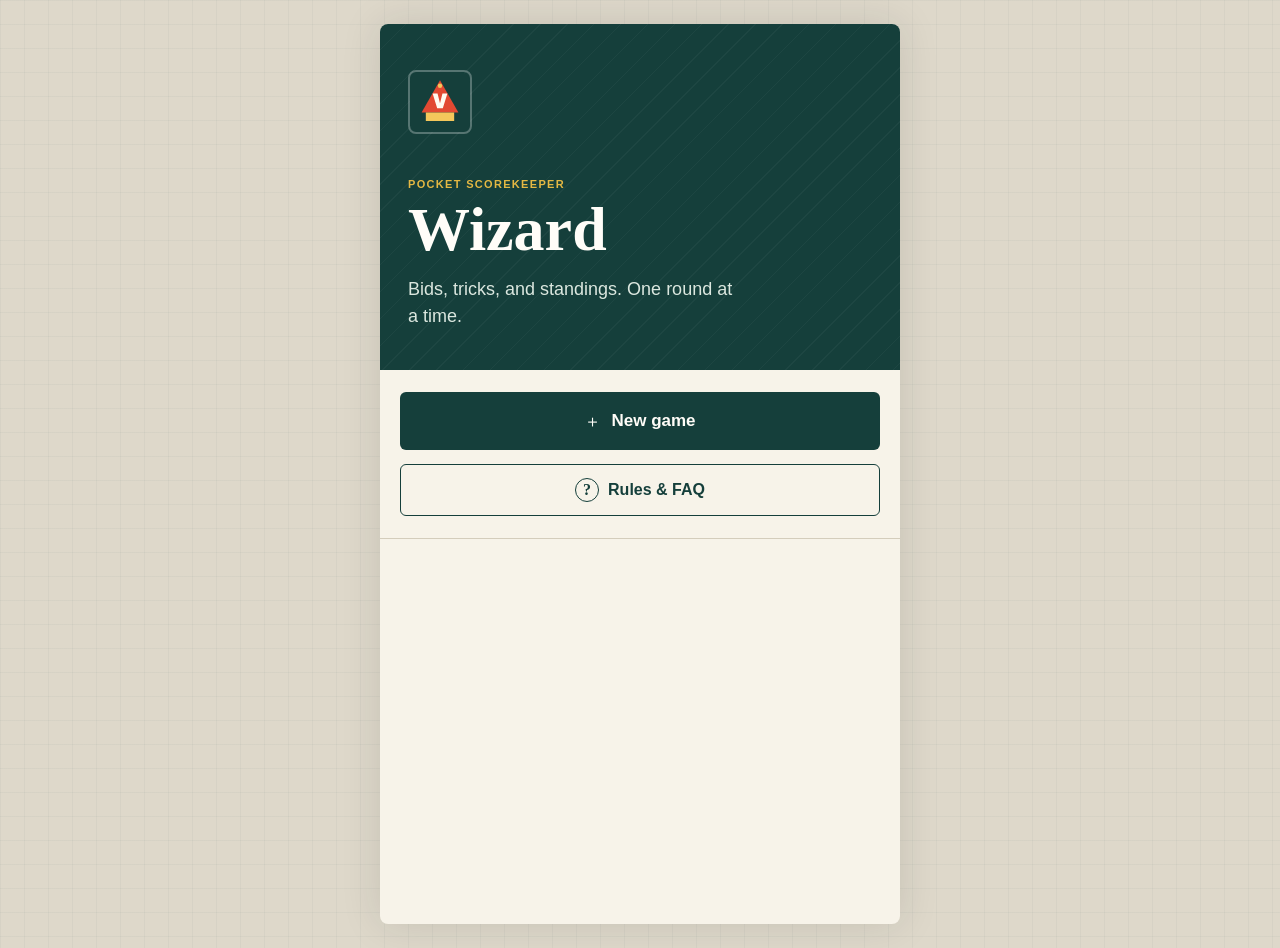
==== app/index.html @ e366d0db "Initial commit" ====
<!doctype html>
<html lang="en">
  <head>
    <meta charset="UTF-8" />
    <meta name="viewport" content="width=device-width, initial-scale=1, viewport-fit=cover" />
    <meta name="theme-color" content="#f5f1e8" />
    <meta name="description" content="An offline Wizard card game scorekeeper." />
    <meta http-equiv="Content-Security-Policy" content="default-src 'self'; script-src 'self'; style-src 'self'; img-src 'self' data:; manifest-src 'self'; worker-src 'self'; connect-src 'self'; object-src 'none'; base-uri 'none'" />
    <meta name="apple-mobile-web-app-capable" content="yes" />
    <meta name="apple-mobile-web-app-status-bar-style" content="default" />
    <meta name="apple-mobile-web-app-title" content="Wizard Scores" />
    <link rel="manifest" href="./manifest.webmanifest" />
    <link rel="apple-touch-icon" sizes="180x180" href="./icon-180.png" />
    <link rel="icon" href="./icon.svg" type="image/svg+xml" />
    <link rel="stylesheet" href="./styles.css" />
    <title>Wizard Scores</title>
  </head>
  <body>
    <div id="app" aria-live="polite"></div>
    <noscript>Wizard Scores requires JavaScript.</noscript>
    <script type="module" src="./app.js"></script>
  </body>
</html>
---- app/styles.css ----
:root {
  color-scheme: light;
  font-family: "Trebuchet MS", "Gill Sans", sans-serif;
  color: #17211f;
  background: #ded8ca;
  font-synthesis: none;
  --ink: #17211f;
  --muted: #68706d;
  --paper: #f7f3e9;
  --paper-deep: #ede6d7;
  --green: #153f3b;
  --green-light: #dce8df;
  --red: #c63f2f;
  --red-light: #f4ddd6;
  --gold: #e4b843;
  --gold-light: #f4e9bd;
  --line: #d4cdbc;
  --white: #fffdf8;
  --safe-top: env(safe-area-inset-top, 0px);
  --safe-bottom: env(safe-area-inset-bottom, 0px);
}

* { box-sizing: border-box; }
html, body { min-height: 100%; margin: 0; }
body {
  min-width: 0;
  background-color: #ded8ca;
  background-image: linear-gradient(90deg, rgba(21, 63, 59, 0.035) 1px, transparent 1px), linear-gradient(rgba(21, 63, 59, 0.035) 1px, transparent 1px);
  background-size: 24px 24px;
  -webkit-tap-highlight-color: transparent;
}
button, input { font: inherit; }
button { color: inherit; }
button:focus-visible, input:focus-visible { outline: 3px solid #5e93cb; outline-offset: 2px; }
button:disabled { cursor: not-allowed; }
h1, h2, p { margin-top: 0; }
h1, h2 { font-family: Georgia, "Times New Roman", serif; letter-spacing: 0; }
h1 { margin-bottom: 10px; font-size: 32px; line-height: 1.05; }
h2 { margin-bottom: 8px; font-size: 24px; }
p { line-height: 1.5; }

.sr-only {
  position: absolute;
  width: 1px;
  height: 1px;
  padding: 0;
  margin: -1px;
  overflow: hidden;
  clip: rect(0, 0, 0, 0);
  white-space: nowrap;
  border: 0;
}

.app-frame {
  position: relative;
  width: 100%;
  max-width: 520px;
  min-height: 100dvh;
  margin: 0 auto;
  overflow-x: hidden;
  background: var(--paper);
  box-shadow: 0 0 40px rgba(23, 33, 31, 0.12);
}

.topbar {
  position: sticky;
  z-index: 20;
  top: 0;
  display: grid;
  grid-template-columns: 88px minmax(0, 1fr) 88px;
  align-items: center;
  min-height: calc(68px + var(--safe-top));
  padding: calc(10px + var(--safe-top)) 16px 10px;
  border-bottom: 1px solid var(--line);
  background: rgba(247, 243, 233, 0.96);
  backdrop-filter: blur(12px);
}

.brand-mark { width: 38px; height: 38px; border-radius: 8px; }
.topbar-title { min-width: 0; text-align: center; }
.topbar-title span { display: block; color: var(--muted); font-size: 11px; font-weight: 700; letter-spacing: 0.08em; text-transform: uppercase; }
.topbar-title strong { display: block; overflow: hidden; font-family: Georgia, serif; font-size: 18px; text-overflow: ellipsis; white-space: nowrap; }
.topbar-spacer { width: 88px; }
.topbar > .icon-button:first-child { justify-self: start; }
.topbar > .icon-button:last-child { justify-self: end; }
.topbar-actions { display: flex; justify-content: flex-end; }
.rules-icon { font-family: Georgia, serif; font-size: 21px; font-weight: 700; }

.icon-button {
  display: inline-grid;
  width: 44px;
  height: 44px;
  padding: 0;
  place-items: center;
  border: 0;
  border-radius: 50%;
  background: transparent;
  font-size: 25px;
  cursor: pointer;
}
.icon-button:active { background: var(--paper-deep); }
.icon-button.quiet { color: var(--muted); }

.screen-content { padding: 28px 20px calc(116px + var(--safe-bottom)); }
.screen-intro { margin-bottom: 28px; }
.screen-intro.compact { margin-bottom: 20px; }
.screen-intro p:not(.kicker), .phase-heading p, .supporting-copy { color: var(--muted); }
.kicker { margin-bottom: 7px; color: var(--red); font-size: 11px; font-weight: 800; letter-spacing: 0.12em; text-transform: uppercase; }

.home-view { min-height: 100dvh; padding-bottom: calc(32px + var(--safe-bottom)); }
.home-hero {
  min-height: 330px;
  padding: calc(46px + var(--safe-top)) 28px 40px;
  color: var(--white);
  background-color: var(--green);
  background-image: repeating-linear-gradient(135deg, transparent 0 18px, rgba(255,255,255,0.035) 18px 19px);
}
.hero-mark { width: 64px; height: 64px; margin-bottom: 38px; border: 2px solid rgba(255,255,255,0.28); border-radius: 8px; }
.home-hero .kicker { color: var(--gold); }
.home-hero h1 { margin: 0; font-size: 62px; line-height: 0.95; }
.hero-copy { max-width: 330px; margin: 18px 0 0; color: #dbe7df; font-size: 18px; }
.home-actions { display: grid; gap: 14px; padding: 22px 20px; }
.rules-home-button { display: flex; align-items: center; justify-content: center; gap: 9px; }
.rules-home-button span { display: grid; width: 24px; height: 24px; place-items: center; border: 1px solid currentColor; border-radius: 50%; font-family: Georgia, serif; font-weight: 700; }

.primary-button, .secondary-button, .resume-panel, .add-player-button, .choice-chip, .text-button, .trump-button, .correction-tabs button {
  min-height: 48px;
  border: 0;
  cursor: pointer;
}
.primary-button {
  display: flex;
  align-items: center;
  justify-content: center;
  gap: 10px;
  min-height: 54px;
  padding: 0 20px;
  border-radius: 6px;
  color: var(--white);
  background: var(--green);
  font-weight: 800;
}
.primary-button.large { min-height: 58px; font-size: 17px; }
.primary-button:active { background: #0b302d; }
.primary-button:disabled { color: #929894; background: #d9d8d0; }
.secondary-button {
  min-height: 52px;
  padding: 0 18px;
  border: 1px solid var(--green);
  border-radius: 6px;
  color: var(--green);
  background: transparent;
  font-weight: 800;
}
.secondary-button.full { width: 100%; margin-top: 20px; }
.text-button { padding: 8px 4px; color: var(--green); background: transparent; font-weight: 700; text-decoration: underline; text-underline-offset: 3px; }
.text-button.danger { color: var(--red); }

.resume-panel {
  display: grid;
  grid-template-columns: 1fr auto;
  gap: 5px 12px;
  width: 100%;
  min-height: 106px;
  padding: 17px 18px;
  border: 1px solid #b9aa80;
  border-left: 5px solid var(--gold);
  border-radius: 6px;
  text-align: left;
  background: var(--gold-light);
}
.resume-panel .resume-label { grid-column: 1 / -1; color: #725b1d; font-size: 11px; font-weight: 800; letter-spacing: 0.1em; text-transform: uppercase; }
.resume-panel strong { font-family: Georgia, serif; font-size: 21px; }
.resume-panel > span:last-child { grid-column: 1 / -1; display: flex; justify-content: space-between; color: #665d44; font-size: 14px; }
.resume-panel b { color: var(--green); }

.history-section { padding: 16px 20px 22px; border-top: 1px solid var(--line); }
.section-heading { margin-bottom: 14px; }
.section-heading h2 { margin: 0; }
.history-list { border-top: 1px solid var(--line); }
.history-row { display: flex; align-items: center; justify-content: space-between; min-height: 68px; border-bottom: 1px solid var(--line); }
.history-row div { display: grid; gap: 3px; }
.history-row span { color: var(--muted); font-size: 13px; }
.utility-actions { display: flex; flex-wrap: wrap; gap: 14px; padding: 12px 20px; border-top: 1px solid var(--line); }

.player-setup { border-top: 1px solid var(--line); }
.setup-player-row { display: grid; grid-template-columns: 32px 1fr 44px; gap: 8px; align-items: center; min-height: 66px; border-bottom: 1px solid var(--line); }
.seat-number { display: grid; width: 28px; height: 28px; place-items: center; border: 1px solid var(--line); border-radius: 50%; color: var(--muted); font-size: 13px; font-weight: 800; }
.setup-player-row label { display: block; }
.setup-player-row input { width: 100%; min-height: 48px; border: 0; color: var(--ink); background: transparent; font-size: 17px; font-weight: 700; }
.setup-player-row input::placeholder { color: #989d98; font-weight: 400; }
.add-player-button { width: 100%; margin: 10px 0 22px; color: var(--green); background: transparent; text-align: left; font-weight: 800; }
.dealer-setup { padding-top: 24px; border-top: 1px solid var(--line); }
.choice-grid { display: flex; flex-wrap: wrap; gap: 8px; }
.choice-chip { min-height: 44px; padding: 0 15px; border: 1px solid var(--line); border-radius: 22px; background: var(--white); }
.choice-chip.selected { border-color: var(--green); color: var(--white); background: var(--green); }
.supporting-copy { margin: 18px 0 0; font-size: 14px; }

.bottom-actions {
  position: fixed;
  z-index: 30;
  bottom: 0;
  right: 0;
  left: 0;
  display: grid;
  width: auto;
  max-width: 520px;
  margin: 0 auto;
  gap: 10px;
  padding: 12px 16px calc(12px + var(--safe-bottom));
  border-top: 1px solid var(--line);
  background: rgba(247, 243, 233, 0.97);
  backdrop-filter: blur(12px);
}
.bottom-action-row { display: flex; gap: 10px; }
.bottom-action-row .primary-button { flex: 1; }
.bottom-action-row .secondary-button { flex: 0 0 auto; }
.below-action { min-height: 26px; text-align: center; }
.footer-correction { min-height: 26px; padding: 2px 10px; border: 0; color: var(--green); background: transparent; font-size: 12px; font-weight: 700; text-decoration: underline; text-underline-offset: 3px; cursor: pointer; }

.round-context { display: grid; grid-template-columns: repeat(3, minmax(0, 1fr)); gap: 8px; padding-bottom: 18px; }
.round-context > div { min-width: 0; }
.round-context span { display: block; margin-bottom: 4px; color: var(--muted); font-size: 10px; font-weight: 800; letter-spacing: 0.08em; text-transform: uppercase; }
.round-context strong { display: block; overflow: hidden; font-size: 13px; text-overflow: ellipsis; white-space: nowrap; }
.trump-readout > div { display: flex; align-items: center; gap: 6px; }
.round-context .trump-symbol { flex: 0 0 auto; overflow: visible; font-family: Georgia, serif; font-size: 42px; line-height: 0.75; }
.round-context .trump-label { font-size: 11px; }
.trump-readout.red .trump-symbol { color: var(--red); }
.round-progress { height: 3px; margin: 0 -20px 28px; background: var(--paper-deep); }
.round-progress span { display: block; height: 100%; background: var(--gold); }
.round-progress .progress-1 { width: 5%; }
.round-progress .progress-2 { width: 10%; }
.round-progress .progress-3 { width: 15%; }
.round-progress .progress-4 { width: 20%; }
.round-progress .progress-5 { width: 25%; }
.round-progress .progress-6 { width: 30%; }
.round-progress .progress-7 { width: 35%; }
.round-progress .progress-8 { width: 40%; }
.round-progress .progress-9 { width: 45%; }
.round-progress .progress-10 { width: 50%; }
.round-progress .progress-11 { width: 55%; }
.round-progress .progress-12 { width: 60%; }
.round-progress .progress-13 { width: 65%; }
.round-progress .progress-14 { width: 70%; }
.round-progress .progress-15 { width: 75%; }
.round-progress .progress-16 { width: 80%; }
.round-progress .progress-17 { width: 85%; }
.round-progress .progress-18 { width: 90%; }
.round-progress .progress-19 { width: 95%; }
.round-progress .progress-20 { width: 100%; }
.phase-section { padding-bottom: 8px; }
.phase-heading { display: flex; align-items: start; justify-content: space-between; gap: 16px; margin-bottom: 20px; }
.phase-heading p { margin-bottom: 0; }
.round-count { display: grid; flex: 0 0 62px; width: 62px; height: 62px; place-items: center; align-content: center; border: 1px solid var(--line); border-radius: 50%; background: var(--white); }
.round-count strong { font-family: Georgia, serif; font-size: 22px; line-height: 1; }
.round-count span { color: var(--muted); font-size: 10px; }

.trump-picker { display: grid; grid-template-columns: repeat(4, 1fr); gap: 9px; }
.trump-button { display: grid; min-height: 88px; place-items: center; align-content: center; border: 1px solid var(--line); border-radius: 6px; background: var(--white); }
.trump-button:last-child { grid-column: 1 / -1; min-height: 62px; }
.trump-button span { font-family: Georgia, serif; font-size: 35px; line-height: 1; }
.trump-button small { margin-top: 6px; color: var(--muted); font-size: 11px; }
.trump-button.red span { color: var(--red); }
.trump-button.selected { border: 3px solid var(--green); background: var(--green-light); }

.entry-list { border-top: 1px solid var(--line); }
.entry-row { display: grid; grid-template-columns: minmax(0, 1fr) 150px; gap: 10px; align-items: center; min-height: 79px; padding: 10px 0; border-bottom: 1px solid var(--line); }
.entry-row.active { margin: 0 -10px; padding-right: 10px; padding-left: 10px; border-left: 4px solid var(--gold); background: var(--gold-light); }
.entry-row.upcoming { opacity: 0.48; }
.entry-person { display: flex; min-width: 0; gap: 10px; align-items: center; }
.entry-person > span { display: grid; flex: 0 0 27px; width: 27px; height: 27px; place-items: center; border: 1px solid var(--line); border-radius: 50%; color: var(--muted); font-size: 12px; }
.entry-person > div { display: grid; min-width: 0; gap: 3px; }
.entry-person strong { overflow: hidden; text-overflow: ellipsis; white-space: nowrap; }
.entry-person small { color: var(--muted); font-size: 12px; }
.stepper { display: grid; grid-template-columns: 44px 52px 44px; align-items: center; width: 140px; min-height: 48px; border: 1px solid #aaa99f; border-radius: 6px; overflow: hidden; background: var(--white); }
.stepper button { min-width: 44px; min-height: 48px; padding: 0; border: 0; background: transparent; font-size: 20px; font-weight: 800; }
.stepper button:first-child { border-right: 1px solid var(--line); }
.stepper button:last-child { border-left: 1px solid var(--line); }
.stepper .stepper-value { min-width: 52px; color: var(--green); font-size: 18px; }
.stepper-value small { font-size: 9px; text-transform: uppercase; }
.stepper.disabled { background: var(--paper-deep); }
.phase-summary { display: grid; grid-template-columns: 1fr auto; gap: 5px 10px; padding: 16px 0; }
.phase-summary span { color: var(--muted); }
.phase-summary p { grid-column: 1 / -1; margin: 2px 0 0; font-size: 13px; }
.hook-message.hidden { visibility: hidden; }
.phase-summary.warning { color: #715719; }
.phase-summary.error { color: var(--red); }
.edit-link { display: block; margin: 8px auto 0; }

.score-list { border-top: 1px solid var(--line); }
.score-columns, .score-row { display: grid; grid-template-columns: minmax(0, 1fr) 72px 84px; gap: 10px; align-items: center; }
.score-columns { padding: 0 0 7px; color: var(--muted); font-size: 10px; font-weight: 800; letter-spacing: 0.08em; text-align: right; text-transform: uppercase; }
.score-columns span:first-child { text-align: left; }
.score-row { min-height: 72px; padding: 10px 0; border-bottom: 1px solid var(--line); }
.score-player { display: grid; min-width: 0; gap: 3px; }
.score-player strong { overflow: hidden; text-overflow: ellipsis; white-space: nowrap; }
.score-row span { color: var(--muted); font-size: 12px; }
.round-score, .total-score { display: block; min-width: 0; font-family: Georgia, serif; font-size: 20px; text-align: right; font-variant-numeric: tabular-nums; }
.score-row.hit .round-score { color: #177054; }
.score-row.miss .round-score { color: var(--red); }

.leaderboard { border-top: 1px solid var(--line); }
.rank-row { display: grid; grid-template-columns: 38px 1fr auto; align-items: center; min-height: 66px; border-bottom: 1px solid var(--line); }
.rank-row .rank { display: grid; width: 28px; height: 28px; place-items: center; border-radius: 50%; color: var(--muted); background: var(--paper-deep); font-size: 12px; font-weight: 800; }
.rank-row > span:last-child { font-family: Georgia, serif; font-size: 20px; font-weight: 700; }
.rank-row.leader { color: var(--green); }
.rank-row.leader .rank { color: #5a4511; background: var(--gold); }
.round-history { margin-top: 42px; }
.round-grid { display: grid; grid-template-columns: repeat(5, 1fr); gap: 8px; }
.round-grid button { display: grid; min-height: 58px; place-items: center; align-content: center; border: 1px solid var(--line); border-radius: 6px; background: var(--white); }
.round-grid button span { color: var(--muted); font-size: 11px; }
.round-grid button.current { border-color: var(--gold); background: var(--gold-light); }

.winner-section { padding: 30px 0 36px; text-align: center; border-bottom: 1px solid var(--line); }
.winner-burst { display: grid; width: 72px; height: 72px; margin: 0 auto 20px; place-items: center; border-radius: 50%; color: #5a4511; background: var(--gold); font-size: 30px; }
.winner-section h1 { margin-bottom: 8px; font-size: 44px; }
.winner-section > strong { color: var(--green); font-size: 20px; }
.final-ranking { margin-top: 20px; border-top: 1px solid var(--line); }
.summary-actions { display: grid; grid-template-columns: 1fr 1fr; gap: 10px; margin-top: 28px; }

.correction-tabs { display: grid; grid-template-columns: repeat(3, 1fr); margin-bottom: 28px; border-bottom: 1px solid var(--line); }
.correction-tabs button { border-bottom: 3px solid transparent; background: transparent; font-weight: 800; }
.correction-tabs button.selected { border-bottom-color: var(--red); color: var(--red); }

.rules-view { padding-top: 0; }
.rules-sections { border-top: 1px solid var(--line); }
.rules-section { padding: 24px 0 20px; border-bottom: 1px solid var(--line); }
.rules-section h2 { margin-bottom: 12px; font-size: 23px; }
.rules-section.faq { padding: 20px 0 18px 14px; border-left: 3px solid var(--gold); }
.rules-section.faq h2 { font-size: 19px; line-height: 1.25; }
.rules-section p { margin-bottom: 10px; color: #394440; font-size: 15px; }
.rules-section ul { display: grid; gap: 9px; margin: 0; padding-left: 22px; }
.rules-section li { padding-left: 3px; line-height: 1.45; }
.rule-examples { margin-top: 14px; padding: 12px 14px 3px; border-left: 3px solid var(--green); background: var(--green-light); }

.toast { position: fixed; z-index: 100; right: 20px; bottom: calc(88px + var(--safe-bottom)); left: 20px; max-width: 480px; margin: auto; padding: 14px 16px; border-radius: 6px; color: var(--white); background: var(--ink); text-align: center; box-shadow: 0 8px 24px rgba(0,0,0,0.24); }

@media (max-width: 370px) {
  .screen-content { padding-right: 14px; padding-left: 14px; }
  .entry-row { grid-template-columns: minmax(0, 1fr) 132px; }
  .score-columns, .score-row { grid-template-columns: minmax(0, 1fr) 64px 72px; gap: 6px; }
  .stepper { grid-template-columns: 40px 44px 40px; width: 124px; }
  .stepper button { min-width: 40px; }
  .stepper .stepper-value { min-width: 44px; }
  .round-context strong { font-size: 12px; }
  .topbar { grid-template-columns: 80px minmax(0, 1fr) 80px; padding-right: 10px; padding-left: 10px; }
  .topbar-spacer { width: 80px; }
}

@media (min-width: 700px) {
  body { padding: 24px 0; }
  .app-frame { min-height: calc(100dvh - 48px); border-radius: 8px; }
  .bottom-actions { bottom: 24px; border-radius: 0 0 8px 8px; }
}

@media (prefers-reduced-motion: no-preference) {
  .app-frame.screen-entering > * { animation: enter 180ms ease-out; }
  @keyframes enter { from { opacity: 0; transform: translateY(4px); } to { opacity: 1; transform: none; } }
}
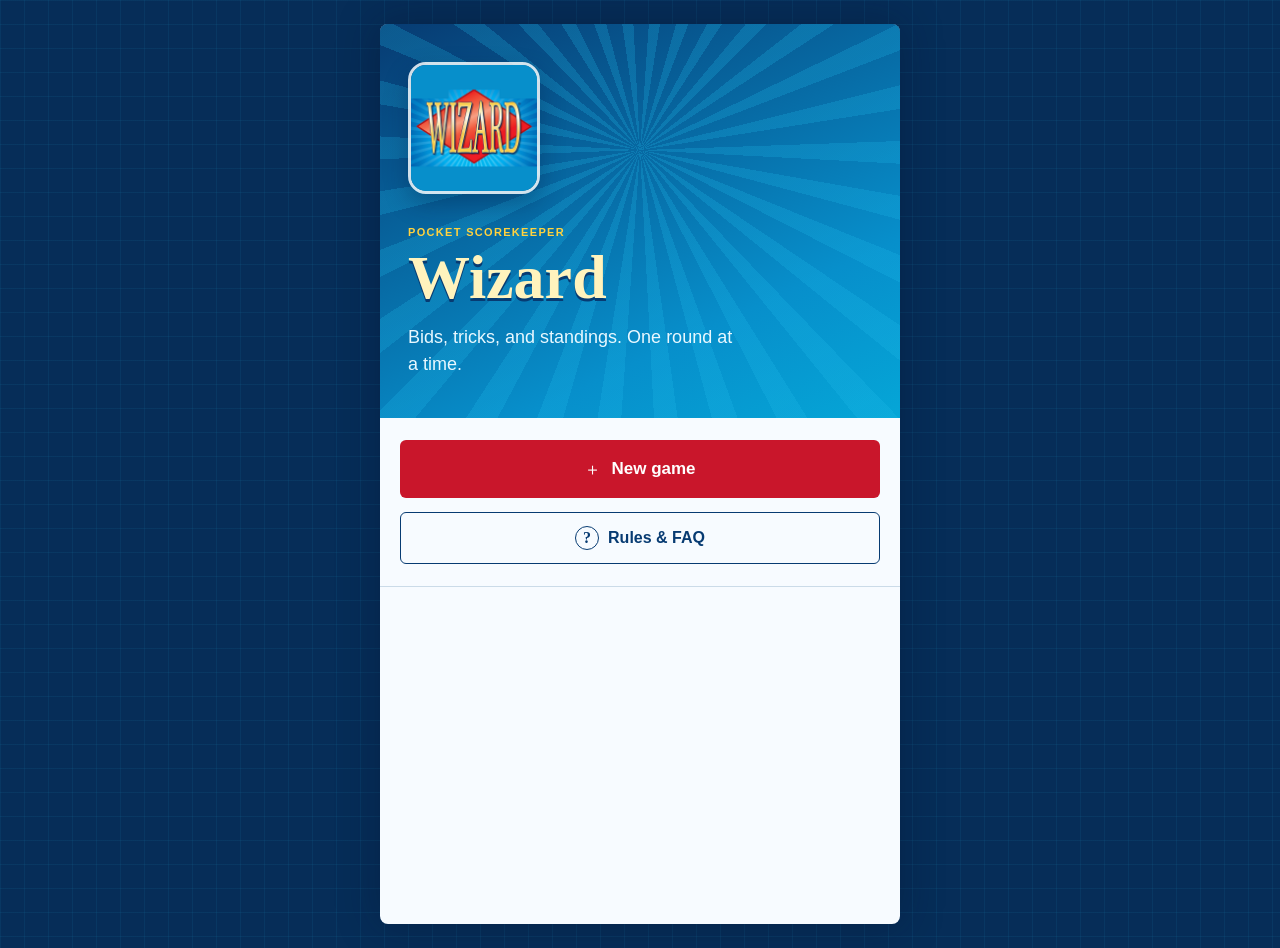
==== commit 12638509: "Branding Update UI updated to match branding of the official game" ====
--- a/app/index.html
+++ b/app/index.html
@@ -3,7 +3,7 @@
   <head>
     <meta charset="UTF-8" />
     <meta name="viewport" content="width=device-width, initial-scale=1, viewport-fit=cover" />
-    <meta name="theme-color" content="#f5f1e8" />
+    <meta name="theme-color" content="#073b72" />
     <meta name="description" content="An offline Wizard card game scorekeeper." />
     <meta http-equiv="Content-Security-Policy" content="default-src 'self'; script-src 'self'; style-src 'self'; img-src 'self' data:; manifest-src 'self'; worker-src 'self'; connect-src 'self'; object-src 'none'; base-uri 'none'" />
     <meta name="apple-mobile-web-app-capable" content="yes" />
@@ -11,7 +11,7 @@
     <meta name="apple-mobile-web-app-title" content="Wizard Scores" />
     <link rel="manifest" href="./manifest.webmanifest" />
     <link rel="apple-touch-icon" sizes="180x180" href="./icon-180.png" />
-    <link rel="icon" href="./icon.svg" type="image/svg+xml" />
+    <link rel="icon" href="./icon-180.png" type="image/png" />
     <link rel="stylesheet" href="./styles.css" />
     <title>Wizard Scores</title>
   </head>
--- a/app/styles.css
+++ b/app/styles.css
@@ -1,21 +1,24 @@
 :root {
   color-scheme: light;
   font-family: "Trebuchet MS", "Gill Sans", sans-serif;
-  color: #17211f;
-  background: #ded8ca;
+  color: #102a43;
+  background: #062d58;
   font-synthesis: none;
-  --ink: #17211f;
-  --muted: #68706d;
-  --paper: #f7f3e9;
-  --paper-deep: #ede6d7;
-  --green: #153f3b;
-  --green-light: #dce8df;
-  --red: #c63f2f;
-  --red-light: #f4ddd6;
-  --gold: #e4b843;
-  --gold-light: #f4e9bd;
-  --line: #d4cdbc;
-  --white: #fffdf8;
+  --ink: #102a43;
+  --muted: #5c6f82;
+  --paper: #f7fbff;
+  --paper-deep: #e7f2fa;
+  --navy: #073b72;
+  --blue: #078fcb;
+  --cyan: #20bceb;
+  --cyan-light: #d8f3ff;
+  --red: #e5242f;
+  --action-red: #c9162b;
+  --red-light: #fde5e7;
+  --gold: #ffd23f;
+  --gold-light: #fff3bb;
+  --line: #cbdbe8;
+  --white: #ffffff;
   --safe-top: env(safe-area-inset-top, 0px);
   --safe-bottom: env(safe-area-inset-bottom, 0px);
 }
@@ -24,14 +27,14 @@
 html, body { min-height: 100%; margin: 0; }
 body {
   min-width: 0;
-  background-color: #ded8ca;
-  background-image: linear-gradient(90deg, rgba(21, 63, 59, 0.035) 1px, transparent 1px), linear-gradient(rgba(21, 63, 59, 0.035) 1px, transparent 1px);
+  background-color: #062d58;
+  background-image: linear-gradient(90deg, rgba(32, 188, 235, 0.07) 1px, transparent 1px), linear-gradient(rgba(32, 188, 235, 0.07) 1px, transparent 1px);
   background-size: 24px 24px;
   -webkit-tap-highlight-color: transparent;
 }
 button, input { font: inherit; }
 button { color: inherit; }
-button:focus-visible, input:focus-visible { outline: 3px solid #5e93cb; outline-offset: 2px; }
+button:focus-visible, input:focus-visible { outline: 3px solid var(--cyan); outline-offset: 2px; }
 button:disabled { cursor: not-allowed; }
 h1, h2, p { margin-top: 0; }
 h1, h2 { font-family: Georgia, "Times New Roman", serif; letter-spacing: 0; }
@@ -59,7 +62,7 @@
   margin: 0 auto;
   overflow-x: hidden;
   background: var(--paper);
-  box-shadow: 0 0 40px rgba(23, 33, 31, 0.12);
+  box-shadow: 0 0 42px rgba(0, 18, 42, 0.34);
 }
 
 .topbar {
@@ -72,11 +75,11 @@
   min-height: calc(68px + var(--safe-top));
   padding: calc(10px + var(--safe-top)) 16px 10px;
   border-bottom: 1px solid var(--line);
-  background: rgba(247, 243, 233, 0.96);
+  background: rgba(247, 251, 255, 0.96);
   backdrop-filter: blur(12px);
 }
 
-.brand-mark { width: 38px; height: 38px; border-radius: 8px; }
+.brand-mark { width: 42px; height: 42px; border-radius: 9px; box-shadow: 0 2px 7px rgba(7, 59, 114, 0.22); }
 .topbar-title { min-width: 0; text-align: center; }
 .topbar-title span { display: block; color: var(--muted); font-size: 11px; font-weight: 700; letter-spacing: 0.08em; text-transform: uppercase; }
 .topbar-title strong { display: block; overflow: hidden; font-family: Georgia, serif; font-size: 18px; text-overflow: ellipsis; white-space: nowrap; }
@@ -109,16 +112,18 @@
 
 .home-view { min-height: 100dvh; padding-bottom: calc(32px + var(--safe-bottom)); }
 .home-hero {
-  min-height: 330px;
-  padding: calc(46px + var(--safe-top)) 28px 40px;
+  position: relative;
+  min-height: 360px;
+  padding: calc(38px + var(--safe-top)) 28px 40px;
+  overflow: hidden;
   color: var(--white);
-  background-color: var(--green);
-  background-image: repeating-linear-gradient(135deg, transparent 0 18px, rgba(255,255,255,0.035) 18px 19px);
-}
-.hero-mark { width: 64px; height: 64px; margin-bottom: 38px; border: 2px solid rgba(255,255,255,0.28); border-radius: 8px; }
+  background-color: var(--navy);
+  background-image: repeating-conic-gradient(from -8deg at 50% 32%, rgba(32, 188, 235, 0.23) 0deg 5deg, transparent 5deg 12deg), linear-gradient(155deg, var(--navy) 0%, var(--blue) 72%, #05a6d7 100%);
+}
+.hero-mark { position: relative; width: 132px; height: 132px; margin-bottom: 26px; border: 3px solid rgba(255,255,255,0.82); border-radius: 18px; box-shadow: 0 10px 24px rgba(0, 25, 61, 0.32); }
 .home-hero .kicker { color: var(--gold); }
-.home-hero h1 { margin: 0; font-size: 62px; line-height: 0.95; }
-.hero-copy { max-width: 330px; margin: 18px 0 0; color: #dbe7df; font-size: 18px; }
+.home-hero h1 { margin: 0; color: #fff3bd; font-size: 62px; line-height: 0.95; text-shadow: 0 3px 0 var(--navy); }
+.hero-copy { max-width: 330px; margin: 18px 0 0; color: #e8f8ff; font-size: 18px; }
 .home-actions { display: grid; gap: 14px; padding: 22px 20px; }
 .rules-home-button { display: flex; align-items: center; justify-content: center; gap: 9px; }
 .rules-home-button span { display: grid; width: 24px; height: 24px; place-items: center; border: 1px solid currentColor; border-radius: 50%; font-family: Georgia, serif; font-weight: 700; }
@@ -137,23 +142,23 @@
   padding: 0 20px;
   border-radius: 6px;
   color: var(--white);
-  background: var(--green);
+  background: var(--action-red);
   font-weight: 800;
 }
 .primary-button.large { min-height: 58px; font-size: 17px; }
-.primary-button:active { background: #0b302d; }
-.primary-button:disabled { color: #929894; background: #d9d8d0; }
+.primary-button:active { background: #a81222; }
+.primary-button:disabled { color: #778797; background: #dce5ec; }
 .secondary-button {
   min-height: 52px;
   padding: 0 18px;
-  border: 1px solid var(--green);
+  border: 1px solid var(--navy);
   border-radius: 6px;
-  color: var(--green);
+  color: var(--navy);
   background: transparent;
   font-weight: 800;
 }
 .secondary-button.full { width: 100%; margin-top: 20px; }
-.text-button { padding: 8px 4px; color: var(--green); background: transparent; font-weight: 700; text-decoration: underline; text-underline-offset: 3px; }
+.text-button { padding: 8px 4px; color: var(--navy); background: transparent; font-weight: 700; text-decoration: underline; text-underline-offset: 3px; }
 .text-button.danger { color: var(--red); }
 
 .resume-panel {
@@ -163,16 +168,16 @@
   width: 100%;
   min-height: 106px;
   padding: 17px 18px;
-  border: 1px solid #b9aa80;
+  border: 1px solid #d1af2b;
   border-left: 5px solid var(--gold);
   border-radius: 6px;
   text-align: left;
   background: var(--gold-light);
 }
-.resume-panel .resume-label { grid-column: 1 / -1; color: #725b1d; font-size: 11px; font-weight: 800; letter-spacing: 0.1em; text-transform: uppercase; }
+.resume-panel .resume-label { grid-column: 1 / -1; color: #634d00; font-size: 11px; font-weight: 800; letter-spacing: 0.1em; text-transform: uppercase; }
 .resume-panel strong { font-family: Georgia, serif; font-size: 21px; }
-.resume-panel > span:last-child { grid-column: 1 / -1; display: flex; justify-content: space-between; color: #665d44; font-size: 14px; }
-.resume-panel b { color: var(--green); }
+.resume-panel > span:last-child { grid-column: 1 / -1; display: flex; justify-content: space-between; color: #5b542f; font-size: 14px; }
+.resume-panel b { color: var(--navy); }
 
 .history-section { padding: 16px 20px 22px; border-top: 1px solid var(--line); }
 .section-heading { margin-bottom: 14px; }
@@ -189,11 +194,11 @@
 .setup-player-row label { display: block; }
 .setup-player-row input { width: 100%; min-height: 48px; border: 0; color: var(--ink); background: transparent; font-size: 17px; font-weight: 700; }
 .setup-player-row input::placeholder { color: #989d98; font-weight: 400; }
-.add-player-button { width: 100%; margin: 10px 0 22px; color: var(--green); background: transparent; text-align: left; font-weight: 800; }
+.add-player-button { width: 100%; margin: 10px 0 22px; color: var(--navy); background: transparent; text-align: left; font-weight: 800; }
 .dealer-setup { padding-top: 24px; border-top: 1px solid var(--line); }
 .choice-grid { display: flex; flex-wrap: wrap; gap: 8px; }
 .choice-chip { min-height: 44px; padding: 0 15px; border: 1px solid var(--line); border-radius: 22px; background: var(--white); }
-.choice-chip.selected { border-color: var(--green); color: var(--white); background: var(--green); }
+.choice-chip.selected { border-color: var(--navy); color: var(--white); background: var(--navy); }
 .supporting-copy { margin: 18px 0 0; font-size: 14px; }
 
 .bottom-actions {
@@ -209,14 +214,14 @@
   gap: 10px;
   padding: 12px 16px calc(12px + var(--safe-bottom));
   border-top: 1px solid var(--line);
-  background: rgba(247, 243, 233, 0.97);
+  background: rgba(247, 251, 255, 0.97);
   backdrop-filter: blur(12px);
 }
 .bottom-action-row { display: flex; gap: 10px; }
 .bottom-action-row .primary-button { flex: 1; }
 .bottom-action-row .secondary-button { flex: 0 0 auto; }
 .below-action { min-height: 26px; text-align: center; }
-.footer-correction { min-height: 26px; padding: 2px 10px; border: 0; color: var(--green); background: transparent; font-size: 12px; font-weight: 700; text-decoration: underline; text-underline-offset: 3px; cursor: pointer; }
+.footer-correction { min-height: 26px; padding: 2px 10px; border: 0; color: var(--navy); background: transparent; font-size: 12px; font-weight: 700; text-decoration: underline; text-underline-offset: 3px; cursor: pointer; }
 
 .round-context { display: grid; grid-template-columns: repeat(3, minmax(0, 1fr)); gap: 8px; padding-bottom: 18px; }
 .round-context > div { min-width: 0; }
@@ -261,7 +266,7 @@
 .trump-button span { font-family: Georgia, serif; font-size: 35px; line-height: 1; }
 .trump-button small { margin-top: 6px; color: var(--muted); font-size: 11px; }
 .trump-button.red span { color: var(--red); }
-.trump-button.selected { border: 3px solid var(--green); background: var(--green-light); }
+.trump-button.selected { border: 3px solid var(--navy); background: var(--cyan-light); }
 
 .entry-list { border-top: 1px solid var(--line); }
 .entry-row { display: grid; grid-template-columns: minmax(0, 1fr) 150px; gap: 10px; align-items: center; min-height: 79px; padding: 10px 0; border-bottom: 1px solid var(--line); }
@@ -276,7 +281,7 @@
 .stepper button { min-width: 44px; min-height: 48px; padding: 0; border: 0; background: transparent; font-size: 20px; font-weight: 800; }
 .stepper button:first-child { border-right: 1px solid var(--line); }
 .stepper button:last-child { border-left: 1px solid var(--line); }
-.stepper .stepper-value { min-width: 52px; color: var(--green); font-size: 18px; }
+.stepper .stepper-value { min-width: 52px; color: var(--navy); font-size: 18px; }
 .stepper-value small { font-size: 9px; text-transform: uppercase; }
 .stepper.disabled { background: var(--paper-deep); }
 .phase-summary { display: grid; grid-template-columns: 1fr auto; gap: 5px 10px; padding: 16px 0; }
@@ -296,14 +301,14 @@
 .score-player strong { overflow: hidden; text-overflow: ellipsis; white-space: nowrap; }
 .score-row span { color: var(--muted); font-size: 12px; }
 .round-score, .total-score { display: block; min-width: 0; font-family: Georgia, serif; font-size: 20px; text-align: right; font-variant-numeric: tabular-nums; }
-.score-row.hit .round-score { color: #177054; }
+.score-row.hit .round-score { color: var(--navy); }
 .score-row.miss .round-score { color: var(--red); }
 
 .leaderboard { border-top: 1px solid var(--line); }
 .rank-row { display: grid; grid-template-columns: 38px 1fr auto; align-items: center; min-height: 66px; border-bottom: 1px solid var(--line); }
 .rank-row .rank { display: grid; width: 28px; height: 28px; place-items: center; border-radius: 50%; color: var(--muted); background: var(--paper-deep); font-size: 12px; font-weight: 800; }
 .rank-row > span:last-child { font-family: Georgia, serif; font-size: 20px; font-weight: 700; }
-.rank-row.leader { color: var(--green); }
+.rank-row.leader { color: var(--navy); }
 .rank-row.leader .rank { color: #5a4511; background: var(--gold); }
 .round-history { margin-top: 42px; }
 .round-grid { display: grid; grid-template-columns: repeat(5, 1fr); gap: 8px; }
@@ -314,7 +319,7 @@
 .winner-section { padding: 30px 0 36px; text-align: center; border-bottom: 1px solid var(--line); }
 .winner-burst { display: grid; width: 72px; height: 72px; margin: 0 auto 20px; place-items: center; border-radius: 50%; color: #5a4511; background: var(--gold); font-size: 30px; }
 .winner-section h1 { margin-bottom: 8px; font-size: 44px; }
-.winner-section > strong { color: var(--green); font-size: 20px; }
+.winner-section > strong { color: var(--navy); font-size: 20px; }
 .final-ranking { margin-top: 20px; border-top: 1px solid var(--line); }
 .summary-actions { display: grid; grid-template-columns: 1fr 1fr; gap: 10px; margin-top: 28px; }
 
@@ -328,12 +333,12 @@
 .rules-section h2 { margin-bottom: 12px; font-size: 23px; }
 .rules-section.faq { padding: 20px 0 18px 14px; border-left: 3px solid var(--gold); }
 .rules-section.faq h2 { font-size: 19px; line-height: 1.25; }
-.rules-section p { margin-bottom: 10px; color: #394440; font-size: 15px; }
+.rules-section p { margin-bottom: 10px; color: #334e68; font-size: 15px; }
 .rules-section ul { display: grid; gap: 9px; margin: 0; padding-left: 22px; }
 .rules-section li { padding-left: 3px; line-height: 1.45; }
-.rule-examples { margin-top: 14px; padding: 12px 14px 3px; border-left: 3px solid var(--green); background: var(--green-light); }
-
-.toast { position: fixed; z-index: 100; right: 20px; bottom: calc(88px + var(--safe-bottom)); left: 20px; max-width: 480px; margin: auto; padding: 14px 16px; border-radius: 6px; color: var(--white); background: var(--ink); text-align: center; box-shadow: 0 8px 24px rgba(0,0,0,0.24); }
+.rule-examples { margin-top: 14px; padding: 12px 14px 3px; border-left: 3px solid var(--navy); background: var(--cyan-light); }
+
+.toast { position: fixed; z-index: 100; right: 20px; bottom: calc(88px + var(--safe-bottom)); left: 20px; max-width: 480px; margin: auto; padding: 14px 16px; border-radius: 6px; color: var(--white); background: var(--navy); text-align: center; box-shadow: 0 8px 24px rgba(0,0,0,0.24); }
 
 @media (max-width: 370px) {
   .screen-content { padding-right: 14px; padding-left: 14px; }
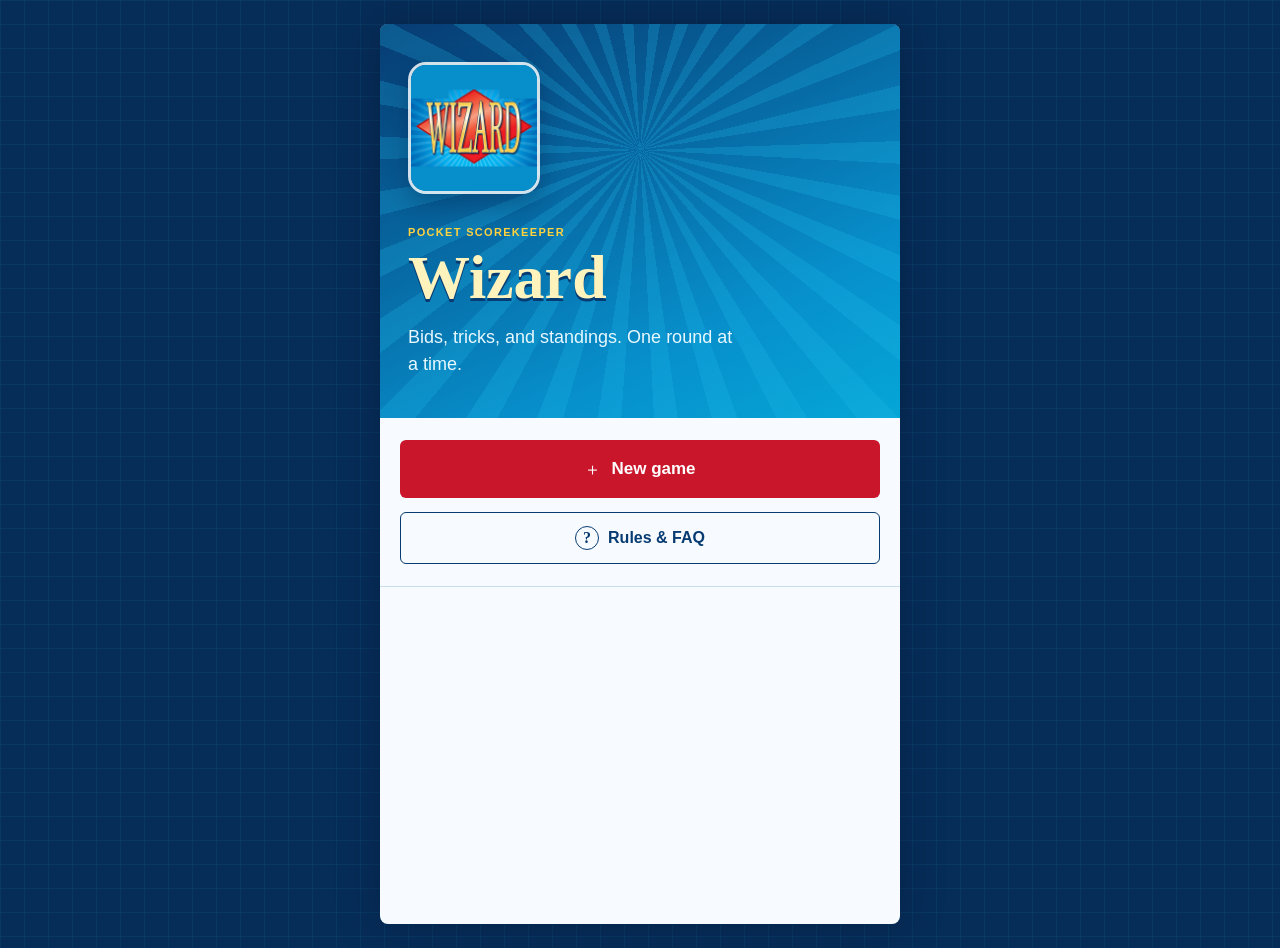
==== commit 2bf744bd: "Phone Icon Update Changes made to force iPhone to refresh the icon to the updated branding" ====
--- a/app/index.html
+++ b/app/index.html
@@ -10,8 +10,8 @@
     <meta name="apple-mobile-web-app-status-bar-style" content="default" />
     <meta name="apple-mobile-web-app-title" content="Wizard Scores" />
     <link rel="manifest" href="./manifest.webmanifest" />
-    <link rel="apple-touch-icon" sizes="180x180" href="./icon-180.png" />
-    <link rel="icon" href="./icon-180.png" type="image/png" />
+    <link rel="apple-touch-icon" sizes="180x180" href="./wizard-brand-icon-180-v2.png" />
+    <link rel="icon" href="./wizard-brand-icon-180-v2.png" sizes="180x180" type="image/png" />
     <link rel="stylesheet" href="./styles.css" />
     <title>Wizard Scores</title>
   </head>
